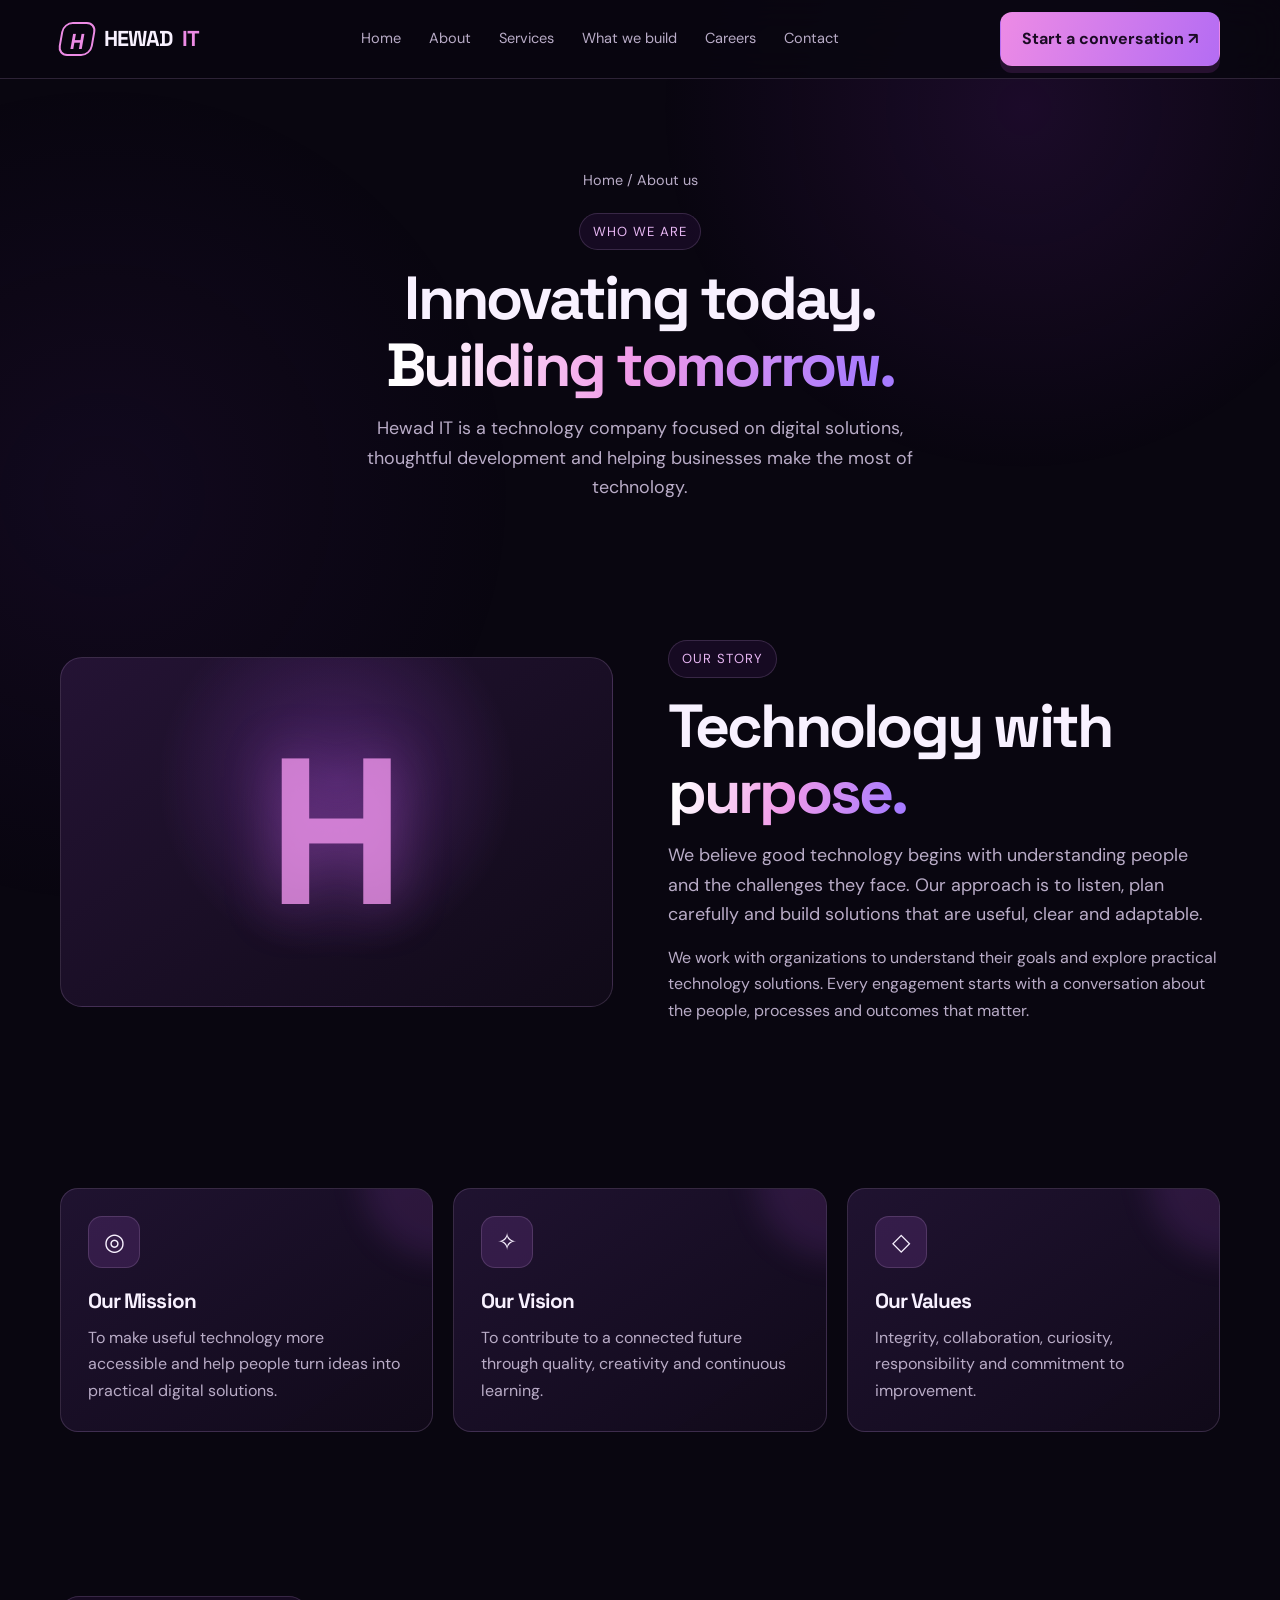
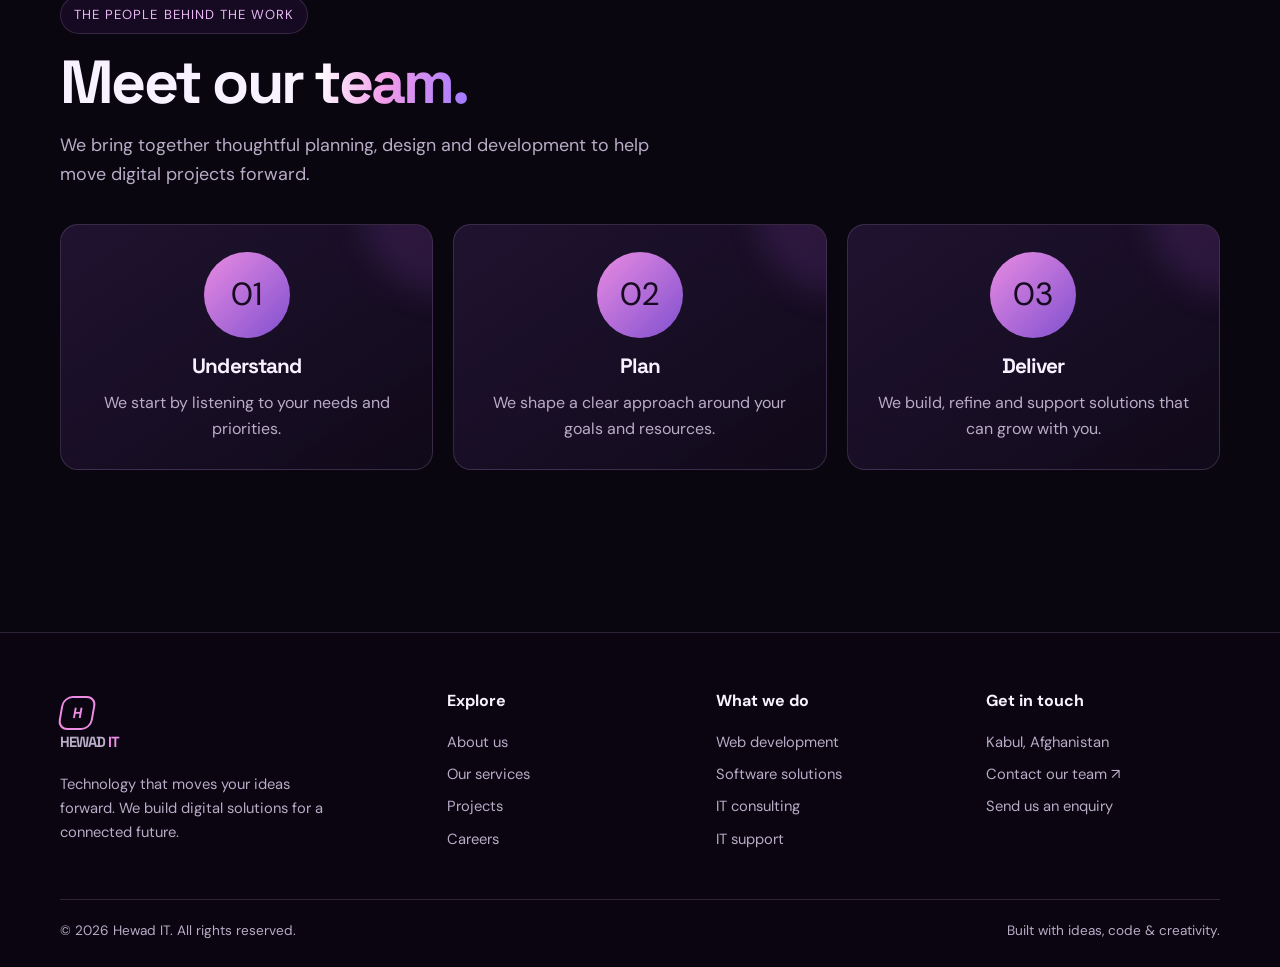
==== about.html @ a05ccffd "Build Hewad IT single-page website Add the animated homepage headline, responsive business sections," ====
<!DOCTYPE html>
<html lang="en">
<head>
<meta charset="UTF-8">
<meta name="viewport" content="width=device-width, initial-scale=1.0">
<meta name="description" content="Learn about Hewad IT's people-first approach to thoughtful technology and digital solutions.">
<meta name="theme-color" content="#090610">
<title>About Us | Hewad IT</title>
<link rel="stylesheet" href="style.css">
</head>
<body>

<header class="site-header">
<div class="container navbar">
<a class="brand" href="index.html#home"><span class="brand-mark">H</span> HEWAD <span>IT</span></a>

<nav class="nav-links" aria-label="Main navigation">
<a href="index.html#home">Home</a>
<a href="index.html#about">About</a>
<a href="index.html#services">Services</a>
<a href="index.html#work">What we build</a>
<a href="index.html#careers">Careers</a>
<a href="index.html#contact">Contact</a>
</nav>

<div class="nav-actions">
<a class="btn" href="index.html#contact">Start a conversation ↗</a>
<button class="menu-toggle" aria-label="Open menu" aria-expanded="false">☰</button>
</div>
</div>
</header>

<main>
<section class="page-hero container">
<div class="breadcrumb">Home / About us</div>
<span class="eyebrow">Who we are</span>
<h1>Innovating today.<br><span class="gradient-text">Building tomorrow.</span></h1>
<p class="section-intro">
Hewad IT is a technology company focused on digital solutions,
thoughtful development and helping businesses make the most of technology.
</p>
</section>

<section class="section container">
<div class="split reveal">
<div class="visual-panel"><div class="big-h">H</div></div>

<div>
<span class="eyebrow">Our story</span>
<h2>Technology with <span class="gradient-text">purpose.</span></h2>
<p class="section-intro">
We believe good technology begins with understanding people and
the challenges they face. Our approach is to listen, plan carefully
and build solutions that are useful, clear and adaptable.
</p>
<p style="color:var(--muted);margin-top:15px">
We work with organizations to understand their goals and explore
practical technology solutions. Every engagement starts with a
conversation about the people, processes and outcomes that matter.
</p>
</div>
</div>
</section>

<section class="section container">
<div class="grid-3">

<article class="card reveal">
<div class="icon-box">◎</div>
<h3>Our Mission</h3>
<p>To make useful technology more accessible and help people turn ideas into practical digital solutions.</p>
</article>

<article class="card reveal">
<div class="icon-box">✧</div>
<h3>Our Vision</h3>
<p>To contribute to a connected future through quality, creativity and continuous learning.</p>
</article>

<article class="card reveal">
<div class="icon-box">◇</div>
<h3>Our Values</h3>
<p>Integrity, collaboration, curiosity, responsibility and commitment to improvement.</p>
</article>

</div>
</section>

<section class="section container">
<div class="section-head">
<div>
<span class="eyebrow">The people behind the work</span>
<h2>Meet our <span class="gradient-text">team.</span></h2>
<p class="section-intro">We bring together thoughtful planning, design and development to help move digital projects forward.</p>
</div>
</div>

<div class="grid-3">
<article class="card team-card reveal">
<div class="avatar">01</div>
<h3>Understand</h3>
<p>We start by listening to your needs and priorities.</p>
</article>

<article class="card team-card reveal">
<div class="avatar">02</div>
<h3>Plan</h3>
<p>We shape a clear approach around your goals and resources.</p>
</article>

<article class="card team-card reveal">
<div class="avatar">03</div>
<h3>Deliver</h3>
<p>We build, refine and support solutions that can grow with you.</p>
</article>
</div>
</section>
</main>

<footer class="site-footer">
<div class="container">
<div class="footer-grid">
<div>
<a class="brand" href="index.html"><span class="brand-mark">H</span> HEWAD <span>IT</span></a>
<p style="margin-top:17px;max-width:270px">Technology that moves your ideas forward. We build digital solutions for a connected future.</p>
</div>

<div>
<h4>Explore</h4>
<a href="about.html">About us</a>
<a href="services.html">Our services</a>
<a href="projects.html">Projects</a>
<a href="careers.html">Careers</a>
</div>

<div>
<h4>What we do</h4>
<a href="services.html">Web development</a>
<a href="services.html">Software solutions</a>
<a href="services.html">IT consulting</a>
<a href="services.html">IT support</a>
</div>

<div>
<h4>Get in touch</h4>
<p>Kabul, Afghanistan</p>
<a href="contact.html">Contact our team ↗</a>
<a href="contact.html">Send us an enquiry</a>
</div>
</div>

<div class="footer-bottom">
<span>© <span data-year></span> Hewad IT. All rights reserved.</span>
<span>Built with ideas, code & creativity.</span>
</div>
</div>
</footer>

<script src="main.js" defer></script>
</body>
</html>
---- style.css ----
@import url('https://fonts.googleapis.com/css2?family=DM+Sans:wght@400;500;600;700&family=Space+Grotesk:wght@400;500;600;700&display=swap');

:root {
    --bg: #090610;
    --panel: #140d20;
    --panel2: #1c112b;
    --text: #f8f1ff;
    --muted: #b9acc7;
    --pink: #ed8be5;
    --purple: #a855f7;
    --line: rgba(236,190,255,.16);
    --glow: 0 0 35px rgba(181,72,255,.22);
}

* {
    box-sizing: border-box;
    margin: 0;
    padding: 0;
}

html {
    scroll-behavior: smooth;
    scroll-padding-top: 90px;
}

body {
    font-family: 'DM Sans', sans-serif;
    background: var(--bg);
    color: var(--text);
    line-height: 1.65;
    overflow-x: hidden;
}

body:before {
    content: "";
    position: fixed;
    inset: 0;
    pointer-events: none;
    z-index: -1;
    background:
        radial-gradient(circle at 80% 12%, rgba(114,35,158,.18), transparent 28%),
        radial-gradient(circle at 8% 55%, rgba(71,28,115,.15), transparent 32%);
}

a {
    color: inherit;
    text-decoration: none;
}

:focus-visible {
    outline: 3px solid var(--pink);
    outline-offset: 4px;
}

button, input, textarea, select {
    font: inherit;
}

.container {
    width: min(1160px, calc(100% - 48px));
    margin: auto;
}

/* NAVIGATION */

.site-header {
    position: sticky;
    top: 0;
    z-index: 100;
    background: rgba(9,6,16,.84);
    backdrop-filter: blur(18px);
    border-bottom: 1px solid var(--line);
}

.navbar {
    min-height: 78px;
    display: flex;
    align-items: center;
    justify-content: space-between;
    gap: 25px;
}

.brand {
    font-family: 'Space Grotesk';
    font-size: 1.35rem;
    font-weight: 700;
    letter-spacing: -1px;
    display: flex;
    align-items: center;
    gap: 10px;
    white-space: nowrap;
}

.brand-mark {
    width: 34px;
    height: 34px;
    border: 2px solid var(--pink);
    border-radius: 10px;
    display: grid;
    place-items: center;
    color: var(--pink);
    font-weight: 700;
    transform: skew(-10deg);
}

.brand span:last-child {
    color: var(--pink);
}

.nav-links {
    display: flex;
    align-items: center;
    gap: 28px;
}

.nav-links a {
    font-size: .91rem;
    color: var(--muted);
    transition: .25s;
    position: relative;
}

.nav-links a:after {
    content: "";
    position: absolute;
    left: 0;
    bottom: -8px;
    width: 0;
    height: 2px;
    background: var(--pink);
    transition: .25s;
}

.nav-links a:hover,
.nav-links a.active {
    color: white;
}

.nav-links a:hover:after,
.nav-links a.active:after {
    width: 100%;
}

.nav-actions {
    display: flex;
    align-items: center;
    gap: 12px;
}

.menu-toggle {
    display: none;
    background: none;
    border: 1px solid var(--line);
    color: white;
    border-radius: 10px;
    padding: 8px 12px;
    font-size: 1.2rem;
}

/* BUTTONS */

.btn {
    display: inline-flex;
    align-items: center;
    justify-content: center;
    gap: 10px;
    padding: 13px 21px;
    border-radius: 12px;
    background: linear-gradient(110deg,var(--pink),#b46cf3);
    color: #1b0b24;
    font-weight: 700;
    border: 1px solid transparent;
    box-shadow: 0 7px 0 rgba(116,48,130,.28);
    transition: transform .25s, box-shadow .25s, filter .25s;
    cursor: pointer;
}

.btn:hover {
    transform: translateY(-5px);
    box-shadow: 0 12px 28px rgba(210,99,236,.25);
    filter: brightness(1.08);
}

.btn-outline {
    background: transparent;
    color: var(--text);
    border-color: rgba(237,139,229,.6);
    box-shadow: none;
}

.btn-outline:hover {
    background: rgba(237,139,229,.1);
    box-shadow: var(--glow);
}

/* HERO */

.hero {
    padding: 100px 0 70px;
    min-height: 650px;
    display: grid;
    grid-template-columns: 1.05fr .95fr;
    align-items: center;
    gap: 45px;
}

.eyebrow {
    display: inline-flex;
    align-items: center;
    gap: 9px;
    border: 1px solid var(--line);
    background: rgba(181,72,255,.08);
    border-radius: 30px;
    padding: 7px 13px;
    color: #e8b7f3;
    font-size: .82rem;
    letter-spacing: .08em;
    text-transform: uppercase;
}

.dot {
    width: 7px;
    height: 7px;
    border-radius: 50%;
    background: var(--pink);
    box-shadow: 0 0 12px var(--pink);
}

h1, h2, h3 {
    font-family: 'Space Grotesk', sans-serif;
    line-height: 1.1;
    letter-spacing: -.045em;
}

.hero h1 {
    font-size: clamp(2.8rem,6vw,5.3rem);
    margin: 24px 0;
}

.gradient-text {
    background: linear-gradient(100deg,#fff 5%,#f19be8 48%,#a77bff 95%);
    background-clip: text;
    -webkit-background-clip: text;
    color: transparent;
}

.sr-only {
    position: absolute;
    width: 1px;
    height: 1px;
    padding: 0;
    margin: -1px;
    overflow: hidden;
    clip: rect(0,0,0,0);
    white-space: nowrap;
    border: 0;
}

.hero p,
.section-intro {
    font-size: 1.12rem;
    color: var(--muted);
    max-width: 590px;
}

.hero-buttons {
    display: flex;
    flex-wrap: wrap;
    gap: 15px;
    margin-top: 30px;
}

/* HERO ANIMATION */

.hero-art {
    min-height: 420px;
    position: relative;
    display: grid;
    place-items: center;
}

.orbit {
    position: absolute;
    width: min(420px,90%);
    aspect-ratio: 1;
    border: 1px solid rgba(214,135,255,.25);
    border-radius: 50%;
    box-shadow: 0 0 80px rgba(151,54,227,.13),
                inset 0 0 70px rgba(151,54,227,.1);
    animation: spin 28s linear infinite;
}

.orbit:before,
.orbit:after {
    content: "";
    position: absolute;
    width: 13px;
    height: 13px;
    border-radius: 50%;
    background: var(--pink);
    box-shadow: 0 0 22px var(--pink);
}

.orbit:before {
    top: 13%;
    left: 19%;
}

.orbit:after {
    bottom: 12%;
    right: 17%;
    background: #9d8bff;
}

.device {
    width: min(390px,92%);
    padding: 17px;
    border: 1px solid rgba(237,139,229,.35);
    border-radius: 25px;
    background: linear-gradient(145deg,#26163b,#100a19 70%);
    box-shadow: 0 35px 90px rgba(0,0,0,.55),var(--glow);
    transform: rotate(-5deg);
    position: relative;
    z-index: 2;
    animation: float 5s ease-in-out infinite;
}

.device-screen {
    border-radius: 15px;
    background: linear-gradient(145deg,#1c1230,#090711);
    padding: 25px;
    min-height: 250px;
    border: 1px solid var(--line);
}

.screen-top {
    display: flex;
    gap: 6px;
    margin-bottom: 28px;
}

.screen-top i {
    width: 7px;
    height: 7px;
    border-radius: 50%;
    background: #f18be7;
}

.screen-logo {
    font: 700 1.8rem 'Space Grotesk';
    color: #f3b4ef;
}

.screen-logo span {
    color: white;
}

.device-screen p {
    color: #bba8cb;
    margin: 8px 0 20px;
}

.code-line {
    height: 8px;
    border-radius: 8px;
    background: linear-gradient(90deg,#b96af4,rgba(185,106,244,.08));
    margin: 13px 0;
    width: 80%;
}

.code-line:nth-child(3) {
    width: 58%;
}

.code-line:nth-child(4) {
    width: 92%;
}

.screen-chip {
    display: inline-block;
    margin-top: 20px;
    padding: 9px 13px;
    border-radius: 9px;
    background: rgba(170,95,235,.15);
    color: #e9b5ff;
    border: 1px solid var(--line);
}

.floating-tag {
    position: absolute;
    z-index: 3;
    padding: 12px 16px;
    background: #1b1128;
    border: 1px solid var(--line);
    border-radius: 13px;
    box-shadow: var(--glow);
    color: #f1c6f1;
    font-weight: 600;
    animation: float 4s ease-in-out infinite;
}

.tag-one {
    top: 15%;
    right: 0;
}

.tag-two {
    bottom: 12%;
    left: 0;
    animation-delay: 1s;
}

/* STATISTICS */

.stats {
    display: grid;
    grid-template-columns: repeat(4,1fr);
    border: 1px solid var(--line);
    border-radius: 18px;
    background: rgba(26,15,39,.75);
    margin: 0 auto 90px;
    overflow: hidden;
}

.stat {
    padding: 25px;
    text-align: center;
    border-right: 1px solid var(--line);
}

.stat:last-child {
    border: 0;
}

.stat strong {
    display: block;
    font: 700 2rem 'Space Grotesk';
    color: var(--pink);
}

.stat span {
    color: var(--muted);
    font-size: .9rem;
}

/* SECTIONS */

.section {
    padding: 82px 0;
}

.section-head {
    display: flex;
    justify-content: space-between;
    align-items: end;
    gap: 25px;
    margin-bottom: 34px;
}

.section h2,
.page-hero h1 {
    font-size: clamp(2.2rem,4.8vw,3.8rem);
    margin: 15px 0;
}

.grid-3 {
    display: grid;
    grid-template-columns: repeat(3,1fr);
    gap: 20px;
}

.grid-2 {
    display: grid;
    grid-template-columns: repeat(2,1fr);
    gap: 22px;
}

/* CARDS AND HOVER EFFECTS */

.card {
    background: linear-gradient(145deg,rgba(34,20,51,.92),rgba(17,10,26,.95));
    border: 1px solid var(--line);
    border-radius: 18px;
    padding: 27px;
    transition: transform .3s,border-color .3s,box-shadow .3s;
    position: relative;
    overflow: hidden;
}

.card:before {
    content: "";
    position: absolute;
    width: 160px;
    height: 160px;
    right: -90px;
    top: -90px;
    border-radius: 50%;
    background: rgba(196,89,242,.12);
    filter: blur(15px);
    transition: .35s;
}

.card:hover {
    transform: translateY(-9px);
    border-color: rgba(237,139,229,.65);
    box-shadow: var(--glow);
}

.card:hover:before {
    transform: scale(1.7);
}

.icon-box {
    width: 52px;
    height: 52px;
    border-radius: 14px;
    display: grid;
    place-items: center;
    background: rgba(195,103,245,.14);
    border: 1px solid var(--line);
    font-size: 1.5rem;
    margin-bottom: 22px;
}

.card h3 {
    font-size: 1.3rem;
    margin-bottom: 12px;
}

.card p {
    color: var(--muted);
}

.text-link {
    display: inline-flex;
    gap: 8px;
    color: #f1a3e8;
    font-weight: 700;
    margin-top: 20px;
    transition: gap .2s;
}

.text-link:hover {
    gap: 14px;
}

/* ABOUT SECTION */

.split {
    display: grid;
    grid-template-columns: 1fr 1fr;
    gap: 55px;
    align-items: center;
}

.process-card {
    min-height: 220px;
}

.process-number {
    display: inline-block;
    color: var(--pink);
    font: 700 1rem 'Space Grotesk', sans-serif;
    letter-spacing: .12em;
    margin-bottom: 24px;
}

.career-card {
    align-self: center;
}

.visual-panel {
    min-height: 350px;
    border: 1px solid var(--line);
    border-radius: 22px;
    background:
        radial-gradient(circle at 50% 35%,rgba(173,76,233,.3),transparent 50%),
        linear-gradient(145deg,#241334,#100a18);
    display: grid;
    place-items: center;
    position: relative;
    overflow: hidden;
}

.visual-panel .big-h {
    font: 700 clamp(7rem,18vw,13rem) 'Space Grotesk';
    color: rgba(238,148,235,.8);
    text-shadow: 0 0 55px rgba(211,105,242,.4);
}

/* PROJECTS */

.project-card {
    padding: 0;
}

.project-thumb {
    height: 210px;
    background: linear-gradient(135deg,#28123e,#57317a 55%,#130b20);
    position: relative;
    overflow: hidden;
}

.project-thumb img {
    display: block;
    width: 100%;
    height: 100%;
    object-fit: cover;
    transition: transform .5s ease;
}

.project-card:hover .project-thumb img {
    transform: scale(1.05);
}

.project-thumb:after {
    content: "";
    position: absolute;
    inset: 0;
    background: linear-gradient(120deg,transparent,rgba(255,255,255,.12),transparent);
    transform: translateX(-100%);
    transition: .6s;
}

.project-card:hover .project-thumb:after {
    transform: translateX(100%);
}

.project-info {
    padding: 23px;
}

.project-info small {
    color: #e8a4e7;
    text-transform: uppercase;
    letter-spacing: .1em;
}

/* CALL TO ACTION */

.cta {
    padding: 45px;
    border: 1px solid rgba(230,132,239,.3);
    border-radius: 23px;
    background:
        radial-gradient(ellipse at 85% 50%,rgba(174,65,222,.3),transparent 45%),
        linear-gradient(120deg,#21112f,#120b1c);
    display: flex;
    justify-content: space-between;
    align-items: center;
    gap: 25px;
}

.cta h2 {
    font-size: clamp(1.8rem,4vw,2.8rem);
    max-width: 620px;
}

/* INNER PAGE HEADERS */

.page-hero {
    padding: 90px 0 55px;
    text-align: center;
}

.page-hero .section-intro {
    margin: 0 auto;
}

.breadcrumb {
    color: var(--muted);
    font-size: .9rem;
    margin-bottom: 20px;
}

/* TEAM */

.team-card {
    text-align: center;
}

.avatar {
    width: 86px;
    height: 86px;
    margin: 0 auto 17px;
    border-radius: 50%;
    display: grid;
    place-items: center;
    background: linear-gradient(135deg,#e98be2,#8050cf);
    font-size: 2rem;
    color: #160b20;
}

/* PROJECT FILTERS */

.filter-bar {
    display: flex;
    gap: 10px;
    flex-wrap: wrap;
    margin-bottom: 25px;
}

.filter-btn {
    padding: 9px 16px;
    background: transparent;
    color: var(--muted);
    border: 1px solid var(--line);
    border-radius: 30px;
    cursor: pointer;
    transition: .2s;
}

.filter-btn.active,
.filter-btn:hover {
    background: #e99be6;
    color: #190b21;
    border-color: #e99be6;
}

/* FAQ */

.faq-item {
    border-bottom: 1px solid var(--line);
}

.faq-question {
    width: 100%;
    background: none;
    border: 0;
    color: white;
    text-align: left;
    padding: 22px 0;
    display: flex;
    justify-content: space-between;
    gap: 20px;
    cursor: pointer;
    font-size: 1.08rem;
}

.faq-question span:last-child {
    color: var(--pink);
    font-size: 1.4rem;
}

.faq-answer {
    max-height: 0;
    overflow: hidden;
    color: var(--muted);
    transition: max-height .35s,padding .35s;
}

.faq-item.open .faq-answer {
    padding: 0 35px 20px 0;
}

/* CONTACT */

.contact-layout {
    display: grid;
    grid-template-columns: .8fr 1.2fr;
    gap: 25px;
}

.contact-section {
    margin-top: 32px;
}

.contact-list {
    display: grid;
    gap: 15px;
}

.contact-line {
    padding: 18px;
    border: 1px solid var(--line);
    border-radius: 13px;
    background: rgba(26,15,39,.6);
}

.contact-line b {
    display: block;
    color: #f1a3e8;
}

.form-card label {
    display: block;
    font-weight: 600;
    margin: 14px 0 7px;
}

.form-card input,
.form-card textarea,
.form-card select {
    width: 100%;
    padding: 13px 14px;
    background: #0d0814;
    border: 1px solid var(--line);
    border-radius: 10px;
    color: white;
    outline: none;
}

.form-card input:focus,
.form-card textarea:focus {
    border-color: var(--pink);
    box-shadow: 0 0 0 3px rgba(237,139,229,.1);
}

.form-card textarea {
    min-height: 130px;
    resize: vertical;
}

.form-card input:focus,
.form-card textarea:focus,
.form-card select:focus {
    border-color: var(--pink);
    box-shadow: 0 0 0 3px rgba(237,139,229,.1);
}

.form-card select option {
    background: var(--panel);
    color: var(--text);
}

.form-status,
.form-note {
    margin-top: 12px;
    color: var(--muted);
    font-size: .88rem;
}

[hidden] {
    display: none !important;
}

/* FOOTER */

.site-footer {
    border-top: 1px solid var(--line);
    padding: 55px 0 25px;
    margin-top: 80px;
    background: rgba(12,7,18,.7);
}

.footer-grid {
    display: grid;
    grid-template-columns: 1.5fr 1fr 1fr 1fr;
    gap: 35px;
}

.footer-grid h4 {
    margin-bottom: 15px;
}

.footer-grid p,
.footer-grid a {
    color: var(--muted);
    font-size: .92rem;
}

.footer-grid a {
    display: block;
    margin: 8px 0;
    transition: .2s;
}

.footer-grid a:hover {
    color: var(--pink);
    transform: translateX(3px);
}

.footer-bottom {
    display: flex;
    justify-content: space-between;
    gap: 15px;
    border-top: 1px solid var(--line);
    margin-top: 40px;
    padding-top: 20px;
    color: var(--muted);
    font-size: .85rem;
}

/* SCROLL ANIMATION */

.js .reveal {
    opacity: 0;
    transform: translateY(28px);
    transition: opacity .7s ease,transform .7s ease;
}

.js .reveal.visible {
    opacity: 1;
    transform: none;
}

/* TYPING CURSOR */

.cursor {
    display: inline-block;
    width: 3px;
    height: .9em;
    background: var(--pink);
    margin-left: 4px;
    vertical-align: -.05em;
    animation: blink .8s steps(2) infinite;
}

/* KEYFRAMES */

@keyframes blink {
    50% { opacity: 0; }
}

@keyframes float {
    50% { transform: translateY(-13px) rotate(-3deg); }
}

@keyframes spin {
    to { transform: rotate(360deg); }
}

/* TABLET RESPONSIVE */

@media(max-width:900px) {
    .nav-links {
        gap: 15px;
    }

    .nav-links a {
        font-size: .82rem;
    }

    .hero {
        gap: 20px;
    }

    .grid-3 {
        grid-template-columns: repeat(2,1fr);
    }

    .footer-grid {
        grid-template-columns: repeat(2,1fr);
    }
}

/* MOBILE RESPONSIVE */

@media(max-width:700px) {
    .container {
        width: min(100% - 32px,560px);
    }

    .navbar {
        min-height: 68px;
    }

    .menu-toggle {
        display: block;
    }

    .nav-actions>.btn {
        display: none;
    }

    .nav-links {
        display: none;
        position: absolute;
        top: 68px;
        left: 0;
        right: 0;
        background: #100a18;
        padding: 22px 25px 28px;
        border-bottom: 1px solid var(--line);
        flex-direction: column;
        align-items: flex-start;
    }

    .nav-links.open {
        display: flex;
    }

    .nav-links a {
        font-size: 1rem;
    }

    .hero {
        padding: 65px 0 45px;
        grid-template-columns: 1fr;
        min-height: auto;
    }

    .hero-art {
        min-height: 340px;
    }

    .stats {
        grid-template-columns: repeat(2,1fr);
        margin-bottom: 45px;
    }

    .stat:nth-child(2) {
        border-right: 0;
    }

    .stat:nth-child(-n+2) {
        border-bottom: 1px solid var(--line);
    }

    .stat {
        padding: 18px 10px;
    }

    .stat strong {
        font-size: 1.6rem;
    }

    .section {
        padding: 60px 0;
    }

    .section-head {
        display: block;
    }

    .grid-3,
    .grid-2,
    .split,
    .contact-layout {
        grid-template-columns: 1fr;
    }

    .split {
        gap: 25px;
    }

    .cta {
        display: block;
        padding: 28px;
    }

    .cta .btn {
        margin-top: 22px;
    }

    .page-hero {
        padding: 65px 0 35px;
    }

    .footer-grid {
        grid-template-columns: 1fr 1fr;
        gap: 25px;
    }

    .footer-bottom {
        display: block;
    }

    .footer-bottom span {
        display: block;
        margin-top: 8px;
    }
}

/* ACCESSIBILITY */

@media(prefers-reduced-motion:reduce) {
    *,
    *:before,
    *:after {
        scroll-behavior: auto !important;
        animation-duration: .01ms !important;
        transition-duration: .01ms !important;
    }
}
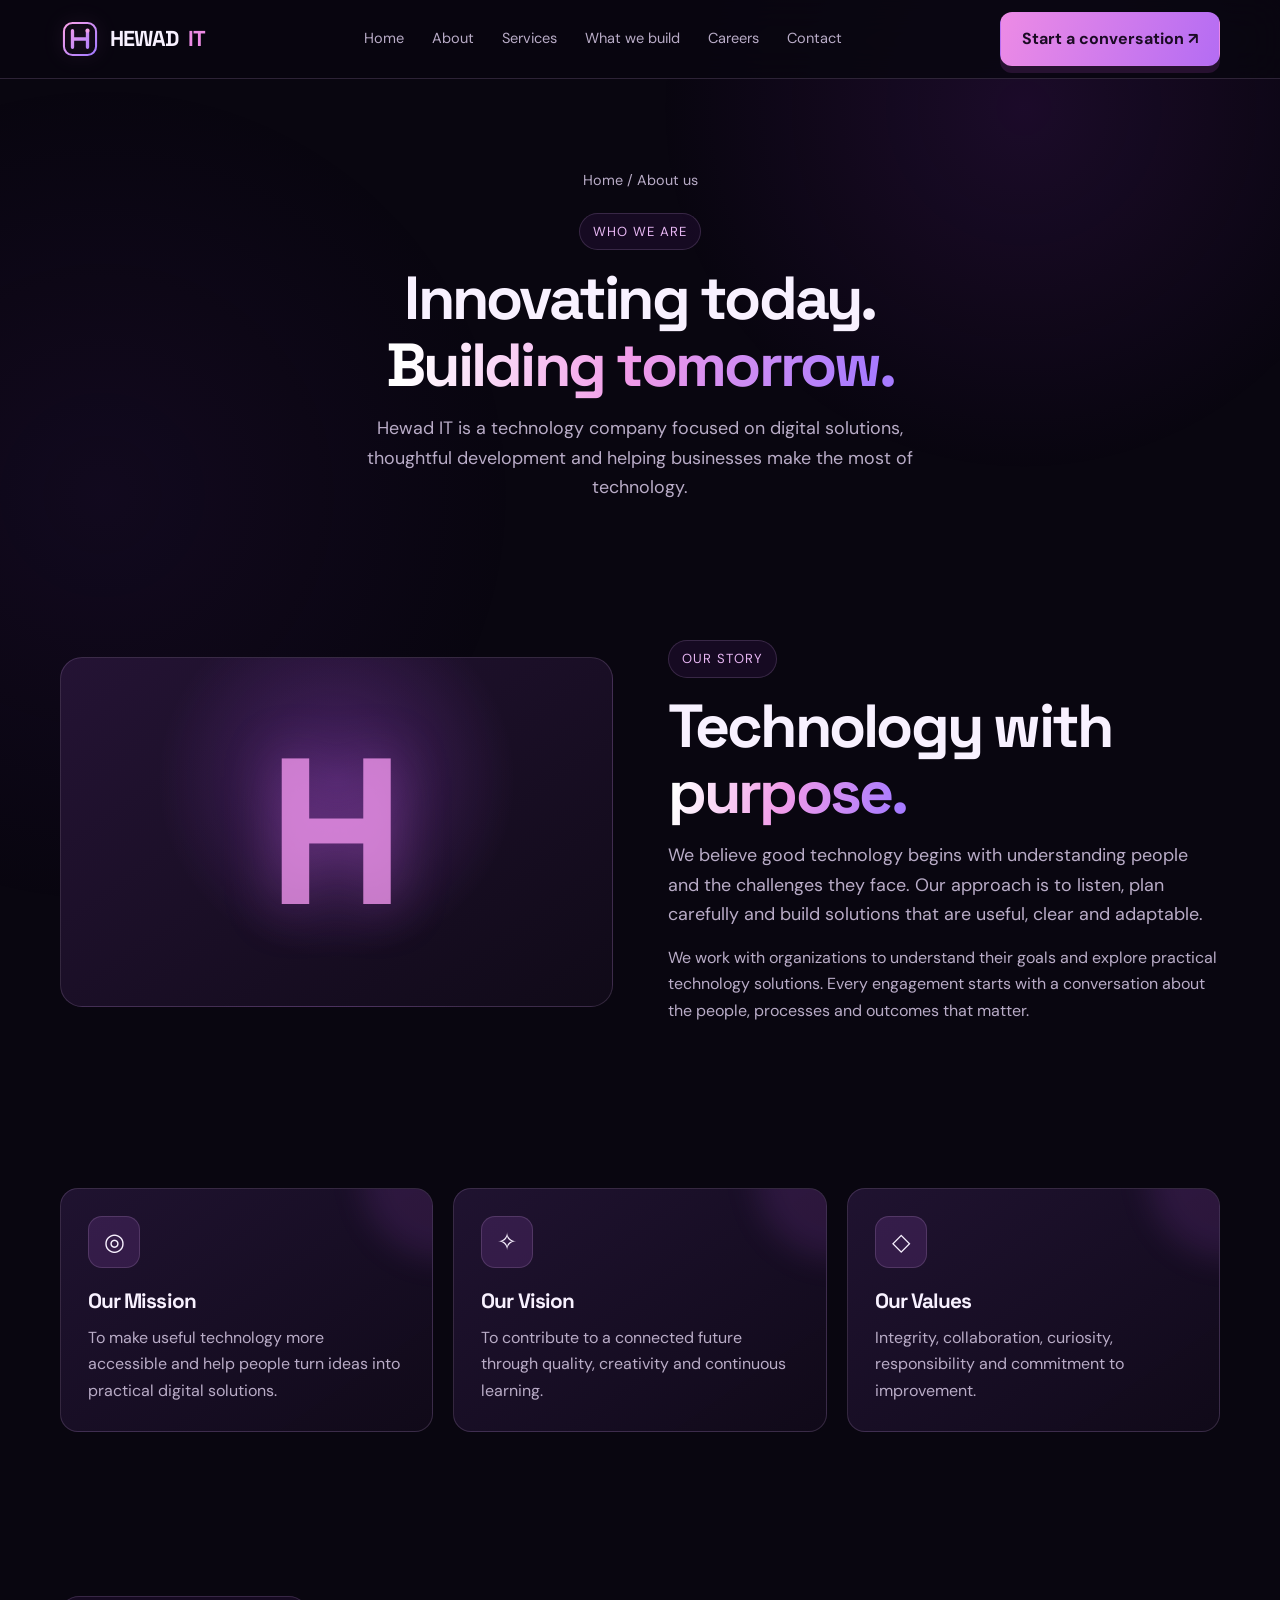
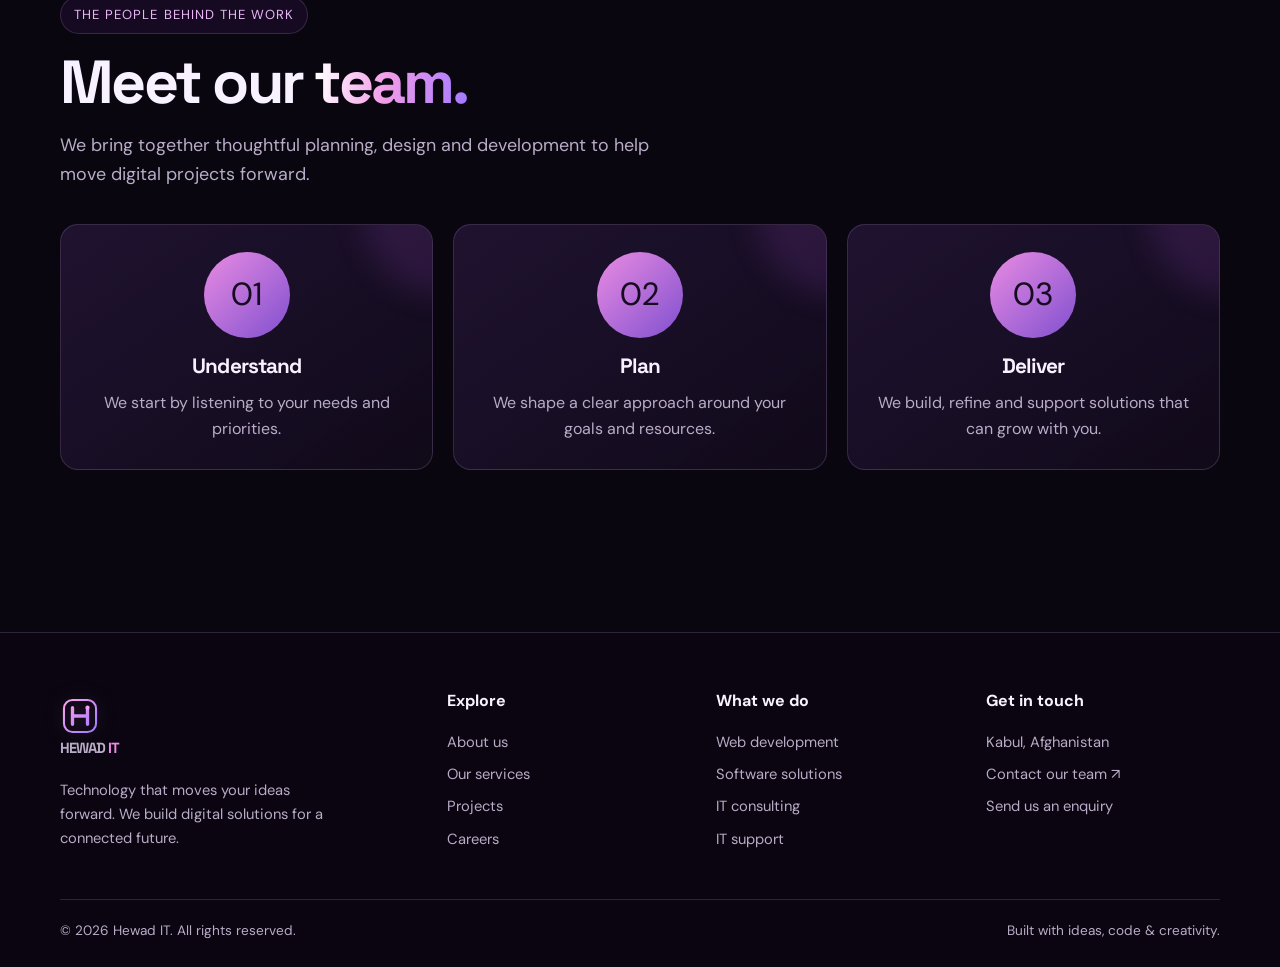
==== commit d3d2e7e4: "Add Hewad IT H logo Use a custom gradient H mark in site branding and browser favicons.  Co-authored" ====
--- a/about.html
+++ b/about.html
@@ -5,6 +5,7 @@
 <meta name="viewport" content="width=device-width, initial-scale=1.0">
 <meta name="description" content="Learn about Hewad IT's people-first approach to thoughtful technology and digital solutions.">
 <meta name="theme-color" content="#090610">
+<link rel="icon" type="image/svg+xml" href="images/hewad-logo.svg">
 <title>About Us | Hewad IT</title>
 <link rel="stylesheet" href="style.css">
 </head>
@@ -12,7 +13,7 @@
 
 <header class="site-header">
 <div class="container navbar">
-<a class="brand" href="index.html#home"><span class="brand-mark">H</span> HEWAD <span>IT</span></a>
+<a class="brand" href="index.html#home"><img class="brand-mark" src="images/hewad-logo.svg" alt=""> HEWAD <span>IT</span></a>
 
 <nav class="nav-links" aria-label="Main navigation">
 <a href="index.html#home">Home</a>
@@ -121,7 +122,7 @@
 <div class="container">
 <div class="footer-grid">
 <div>
-<a class="brand" href="index.html"><span class="brand-mark">H</span> HEWAD <span>IT</span></a>
+<a class="brand" href="index.html"><img class="brand-mark" src="images/hewad-logo.svg" alt=""> HEWAD <span>IT</span></a>
 <p style="margin-top:17px;max-width:270px">Technology that moves your ideas forward. We build digital solutions for a connected future.</p>
 </div>
 
--- a/style.css
+++ b/style.css
@@ -25,6 +25,21 @@
     scroll-padding-top: 90px;
 }
 
+html.one-page {
+    scroll-snap-type: y mandatory;
+}
+
+#home,
+#about,
+#services,
+#approach,
+#work,
+#careers,
+#contact {
+    scroll-snap-align: start;
+    scroll-snap-stop: always;
+}
+
 body {
     font-family: 'DM Sans', sans-serif;
     background: var(--bg);
@@ -94,15 +109,17 @@
 }
 
 .brand-mark {
-    width: 34px;
-    height: 34px;
-    border: 2px solid var(--pink);
-    border-radius: 10px;
-    display: grid;
-    place-items: center;
-    color: var(--pink);
-    font-weight: 700;
-    transform: skew(-10deg);
+    display: block;
+    width: 40px;
+    height: 40px;
+    flex: 0 0 auto;
+    filter: drop-shadow(0 0 10px rgba(237,139,229,.2));
+    transition: filter .25s,transform .25s;
+}
+
+.brand:hover .brand-mark {
+    filter: drop-shadow(0 0 14px rgba(237,139,229,.5));
+    transform: translateY(-2px);
 }
 
 .brand span:last-child {
@@ -949,6 +966,10 @@
 /* MOBILE RESPONSIVE */
 
 @media(max-width:700px) {
+    html {
+        scroll-padding-top: 68px;
+    }
+
     .container {
         width: min(100% - 32px,560px);
     }
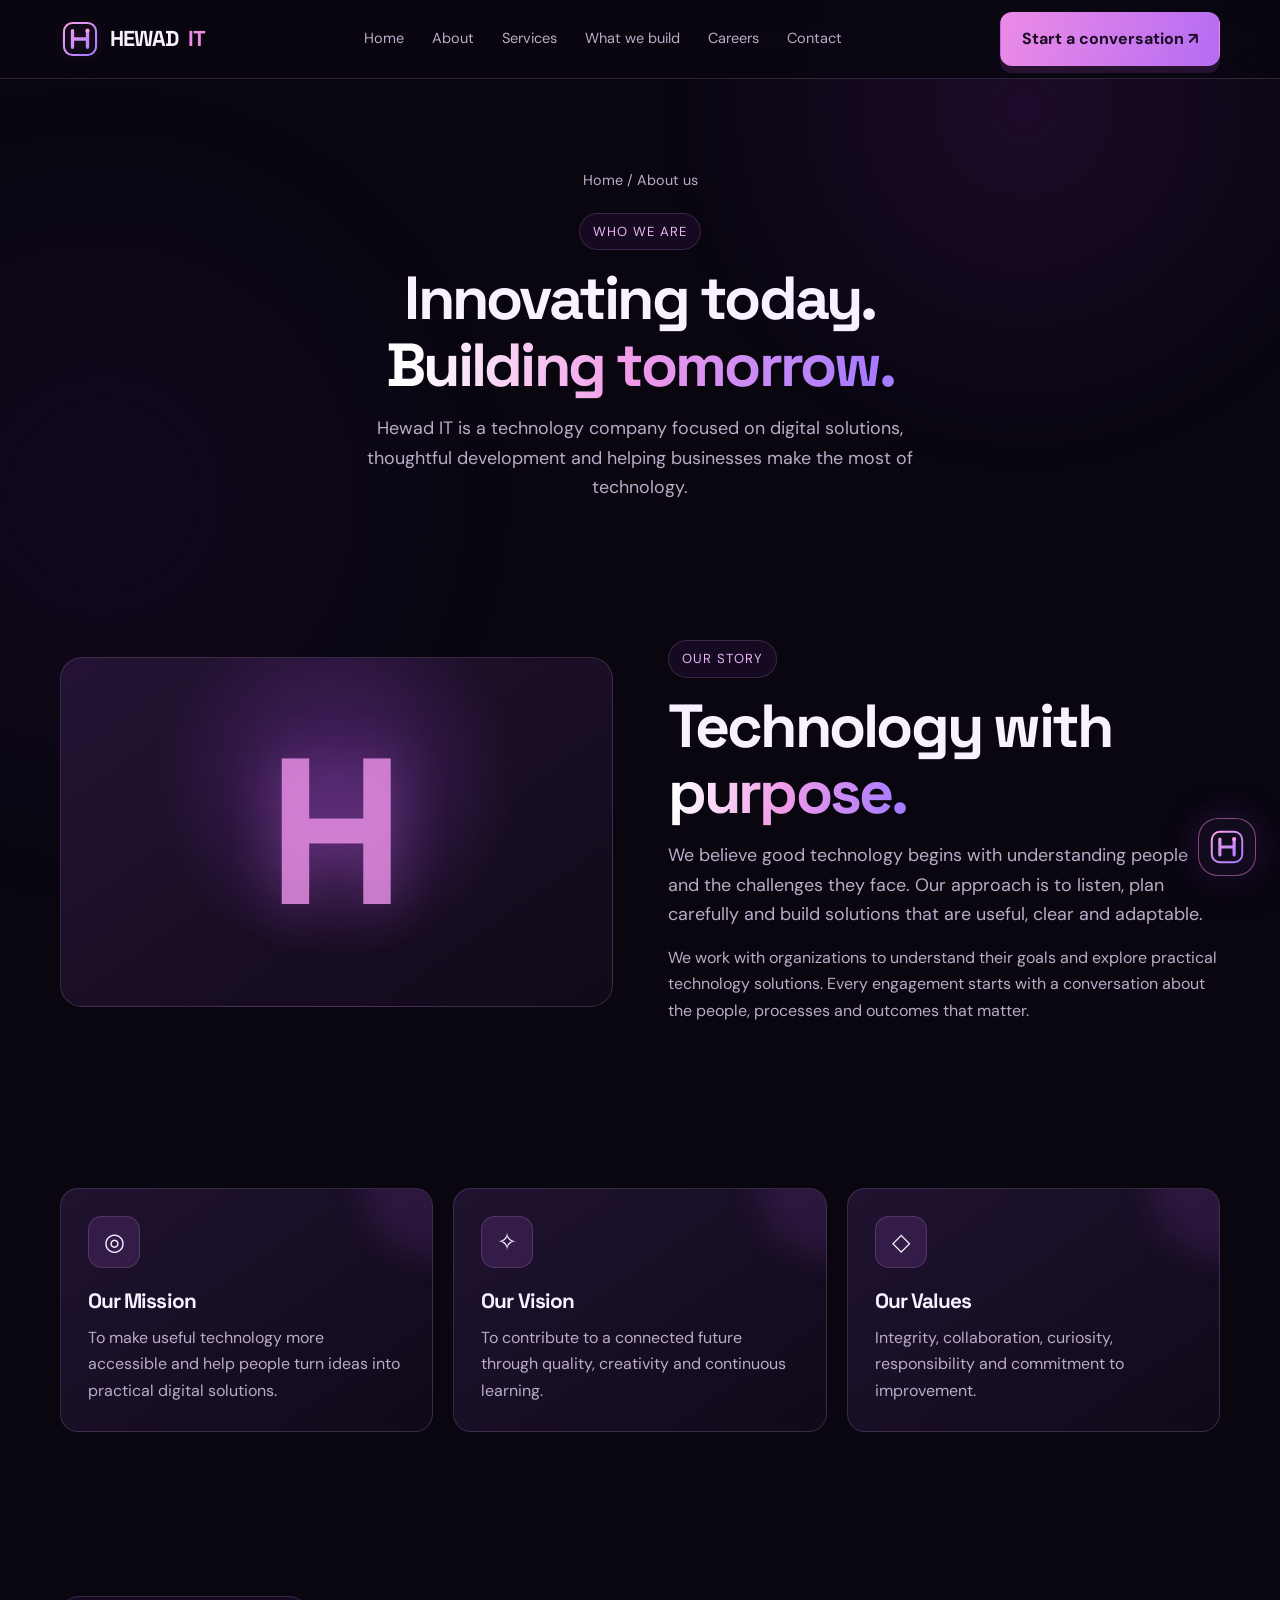
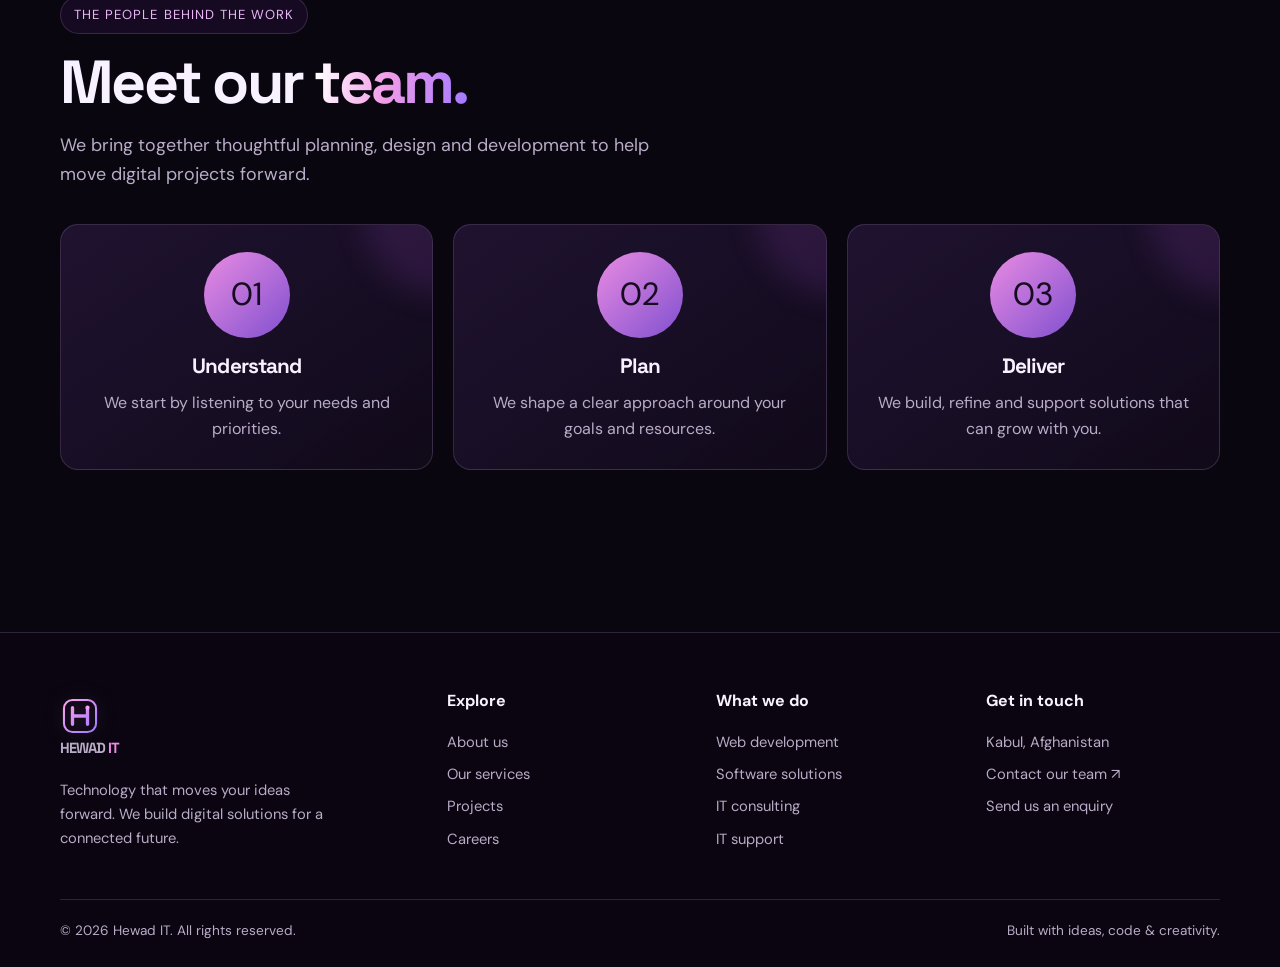
==== commit 56624f2d: "Add floating H logo and scroll reveals Keep a floating home logo visible across pages and reveal sec" ====
--- a/about.html
+++ b/about.html
@@ -157,6 +157,10 @@
 </div>
 </footer>
 
+<a class="floating-home" href="index.html#home" aria-label="Back to Hewad IT home">
+    <img src="images/hewad-logo.svg" alt="">
+</a>
+
 <script src="main.js" defer></script>
 </body>
 </html>
--- a/style.css
+++ b/style.css
@@ -913,6 +913,40 @@
     transform: none;
 }
 
+.floating-home {
+    position: fixed;
+    right: 24px;
+    bottom: 24px;
+    z-index: 99;
+    width: 58px;
+    height: 58px;
+    display: grid;
+    place-items: center;
+    border: 1px solid rgba(237,139,229,.5);
+    border-radius: 20px;
+    background: rgba(20,13,32,.92);
+    box-shadow: 0 10px 32px rgba(0,0,0,.38),var(--glow);
+    backdrop-filter: blur(12px);
+    transition: transform .25s,border-color .25s,box-shadow .25s;
+}
+
+.floating-home img {
+    display: block;
+    width: 38px;
+    height: 38px;
+    animation: float-logo 3.2s ease-in-out infinite;
+}
+
+.floating-home:hover {
+    transform: translateY(-5px) scale(1.05);
+    border-color: var(--pink);
+    box-shadow: 0 14px 36px rgba(0,0,0,.45),0 0 28px rgba(237,139,229,.35);
+}
+
+.floating-home:hover img {
+    animation-play-state: paused;
+}
+
 /* TYPING CURSOR */
 
 .cursor {
@@ -935,6 +969,10 @@
     50% { transform: translateY(-13px) rotate(-3deg); }
 }
 
+@keyframes float-logo {
+    50% { transform: translateY(-4px); }
+}
+
 @keyframes spin {
     to { transform: rotate(360deg); }
 }
@@ -972,6 +1010,19 @@
 
     .container {
         width: min(100% - 32px,560px);
+    }
+
+    .floating-home {
+        right: 16px;
+        bottom: 18px;
+        width: 52px;
+        height: 52px;
+        border-radius: 17px;
+    }
+
+    .floating-home img {
+        width: 34px;
+        height: 34px;
     }
 
     .navbar {
